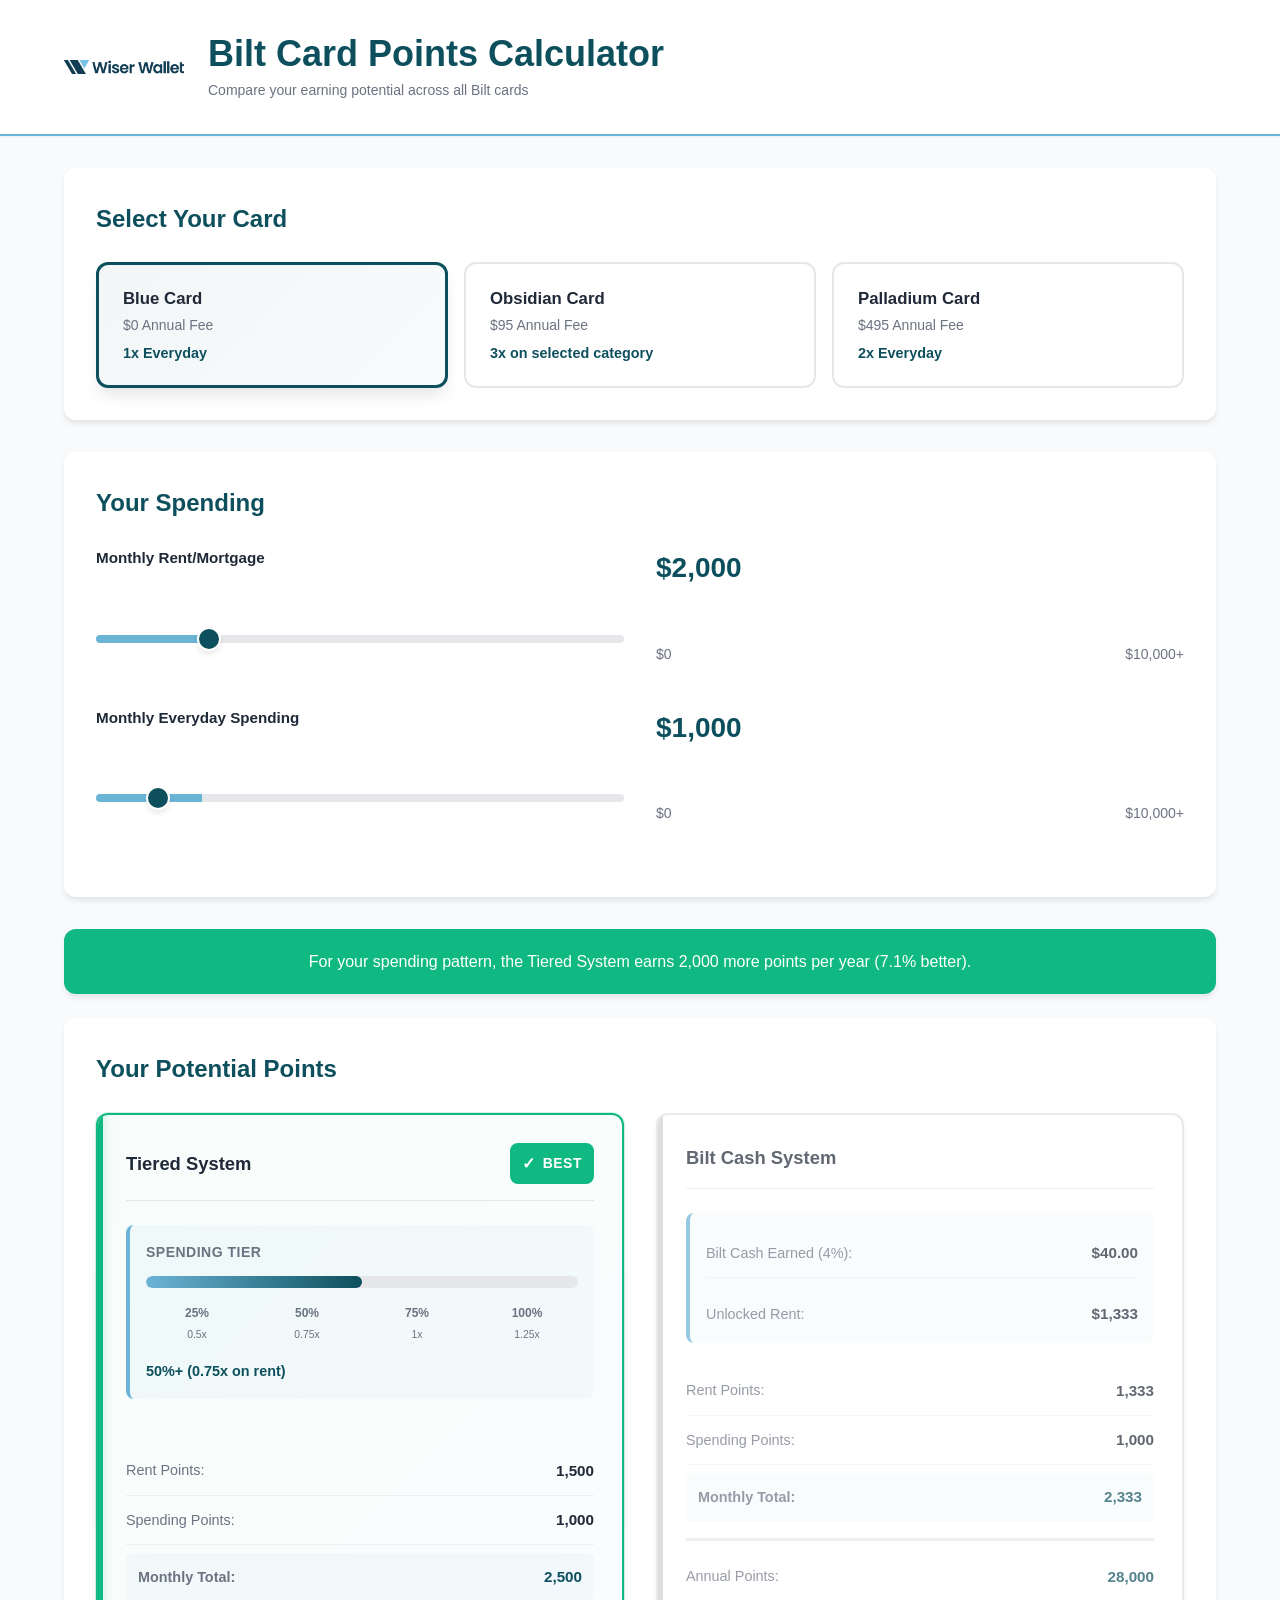
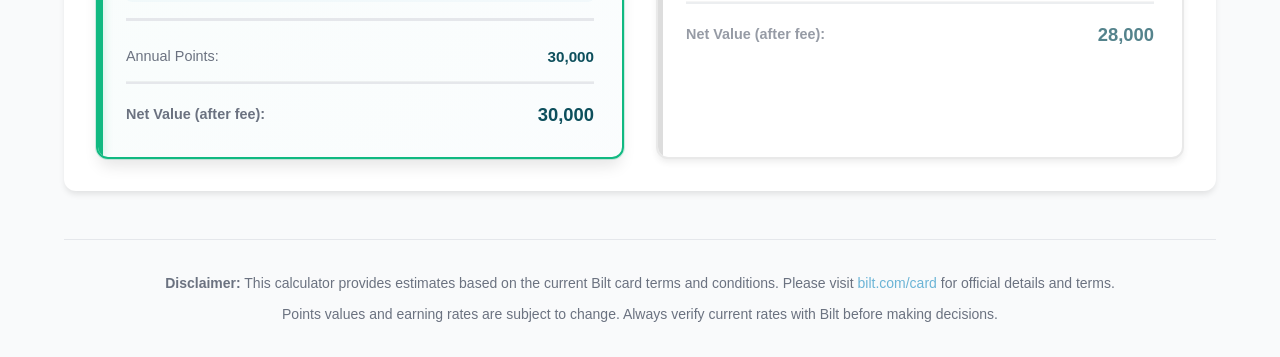
==== index.html @ ad5e3ad2 "Initial commit: Bilt Card Points Calculator Features: - 3 card tiers (Blue, Obsidian, Palladium) - 2" ====
<!DOCTYPE html>
<html lang="en">
<head>
  <meta charset="UTF-8">
  <meta name="viewport" content="width=device-width, initial-scale=1.0">
  <meta name="description" content="Bilt Card Points Calculator - Compare points earning between Tiered and Bilt Cash systems">
  <title>Bilt Card Points Calculator</title>

  <!-- Stylesheets -->
  <link rel="stylesheet" href="assets/css/main.css">
  <link rel="stylesheet" href="assets/css/calculator.css">
  <link rel="stylesheet" href="assets/css/results.css">
  <link rel="stylesheet" href="assets/css/responsive.css">
</head>
<body>
  <!-- Header -->
  <header class="header">
    <div class="container">
      <div class="header-content">
        <img src="assets/images/logo.png" alt="Wiser Wallet Logo" class="logo">
        <div class="header-text">
          <h1>Bilt Card Points Calculator</h1>
          <p class="subtitle">Compare your earning potential across all Bilt cards</p>
        </div>
      </div>
    </div>
  </header>

  <!-- Main Content -->
  <main class="container">
    <!-- Card Selection Section -->
    <section class="card-selection-section">
      <h2>Select Your Card</h2>
      <div class="card-selector">
        <button class="card-btn active" data-card="blue" aria-label="Blue Card - No annual fee">
          <span class="card-name">Blue Card</span>
          <span class="card-fee">$0 Annual Fee</span>
          <span class="card-rate">1x Everyday</span>
        </button>
        <button class="card-btn" data-card="obsidian" aria-label="Obsidian Card - $95 annual fee">
          <span class="card-name">Obsidian Card</span>
          <span class="card-fee">$95 Annual Fee</span>
          <span class="card-rate">3x on selected category</span>
        </button>
        <button class="card-btn" data-card="palladium" aria-label="Palladium Card - $495 annual fee">
          <span class="card-name">Palladium Card</span>
          <span class="card-fee">$495 Annual Fee</span>
          <span class="card-rate">2x Everyday</span>
        </button>
      </div>
    </section>

    <!-- Input Controls Section -->
    <section class="input-section">
      <h2>Your Spending</h2>

      <!-- Rent/Mortgage Input -->
      <div class="input-group">
        <label for="rent-slider">Monthly Rent/Mortgage</label>
        <div class="input-display">
          <span id="rent-value" class="value-display">$2,000</span>
        </div>
        <input type="range" id="rent-slider" class="slider" min="0" max="10000" step="100" value="2000" aria-label="Monthly rent or mortgage payment">
        <div class="slider-labels">
          <span>$0</span>
          <span>$10,000+</span>
        </div>
      </div>

      <!-- Spending Input -->
      <div class="input-group">
        <label for="spend-slider">Monthly Everyday Spending</label>
        <div class="input-display">
          <span id="spend-value" class="value-display">$1,000</span>
        </div>
        <input type="range" id="spend-slider" class="slider" min="0" max="10000" step="100" value="1000" aria-label="Monthly everyday spending">
        <div class="slider-labels">
          <span>$0</span>
          <span>$10,000+</span>
        </div>
      </div>

      <!-- Obsidian Category Selection -->
      <div id="obsidian-category" class="input-group obsidian-category hidden" aria-label="Category selection for Obsidian card">
        <label>Choose Your 3x Category</label>
        <div class="category-toggle">
          <label class="toggle-label">
            <input type="radio" name="category" value="dining" checked>
            <span>Dining</span>
          </label>
          <label class="toggle-label">
            <input type="radio" name="category" value="grocery">
            <span>Grocery</span>
          </label>
        </div>
      </div>
    </section>

    <!-- Recommendation Banner -->
    <div id="recommendation-banner" class="recommendation-banner hidden" role="alert" aria-live="polite">
      <!-- Dynamic content inserted by JavaScript -->
    </div>

    <!-- Results Section -->
    <section class="results-section">
      <h2>Your Potential Points</h2>

      <div class="results-container">
        <!-- Tiered System Panel -->
        <div class="result-panel" id="tiered-panel">
          <div class="panel-header">
            <h3>Tiered System</h3>
            <div class="winner-badge hidden" aria-label="This is the best option for you">
              <span class="badge-icon">✓</span>
              <span class="badge-text">Best</span>
            </div>
          </div>

          <div class="panel-content">
            <!-- Tier Indicator -->
            <div class="tier-indicator">
              <div class="tier-label">Spending Tier</div>
              <div class="tier-progress">
                <div class="tier-progress-bar">
                  <div class="tier-fill" id="tiered-fill"></div>
                </div>
                <div class="tier-markers">
                  <span class="marker" data-tier="25">25%<br><small>0.5x</small></span>
                  <span class="marker" data-tier="50">50%<br><small>0.75x</small></span>
                  <span class="marker" data-tier="75">75%<br><small>1x</small></span>
                  <span class="marker" data-tier="100">100%<br><small>1.25x</small></span>
                </div>
              </div>
              <div class="current-tier" id="current-tier"></div>
            </div>

            <!-- Points Breakdown -->
            <div class="points-breakdown">
              <div class="metric-row">
                <span class="label">Rent Points:</span>
                <span class="value" id="tiered-rent-points">0</span>
              </div>
              <div class="metric-row">
                <span class="label">Spending Points:</span>
                <span class="value" id="tiered-spend-points">0</span>
              </div>
              <div class="metric-row total">
                <span class="label">Monthly Total:</span>
                <span class="value" id="tiered-monthly-points">0</span>
              </div>
              <div class="metric-row divider"></div>
              <div class="metric-row annual">
                <span class="label">Annual Points:</span>
                <span class="value" id="tiered-annual-points">0</span>
              </div>
              <div class="metric-row net">
                <span class="label">Net Value (after fee):</span>
                <span class="value" id="tiered-net-points">0</span>
              </div>
            </div>
          </div>
        </div>

        <!-- Bilt Cash System Panel -->
        <div class="result-panel" id="biltcash-panel">
          <div class="panel-header">
            <h3>Bilt Cash System</h3>
            <div class="winner-badge hidden" aria-label="This is the best option for you">
              <span class="badge-icon">✓</span>
              <span class="badge-text">Best</span>
            </div>
          </div>

          <div class="panel-content">
            <!-- Bilt Cash Earned -->
            <div class="biltcash-earned">
              <div class="metric-row">
                <span class="label">Bilt Cash Earned (4%):</span>
                <span class="value" id="biltcash-earned">$0.00</span>
              </div>
              <div class="metric-row">
                <span class="label">Unlocked Rent:</span>
                <span class="value" id="biltcash-unlocked">$0</span>
              </div>
            </div>

            <!-- Points Breakdown -->
            <div class="points-breakdown">
              <div class="metric-row">
                <span class="label">Rent Points:</span>
                <span class="value" id="biltcash-rent-points">0</span>
              </div>
              <div class="metric-row">
                <span class="label">Spending Points:</span>
                <span class="value" id="biltcash-spend-points">0</span>
              </div>
              <div class="metric-row total">
                <span class="label">Monthly Total:</span>
                <span class="value" id="biltcash-monthly-points">0</span>
              </div>
              <div class="metric-row divider"></div>
              <div class="metric-row annual">
                <span class="label">Annual Points:</span>
                <span class="value" id="biltcash-annual-points">0</span>
              </div>
              <div class="metric-row net">
                <span class="label">Net Value (after fee):</span>
                <span class="value" id="biltcash-net-points">0</span>
              </div>
            </div>
          </div>
        </div>
      </div>
    </section>

    <!-- Footer -->
    <footer class="footer">
      <p><strong>Disclaimer:</strong> This calculator provides estimates based on the current Bilt card terms and conditions. Please visit <a href="https://www.bilt.com/card" target="_blank" rel="noopener noreferrer">bilt.com/card</a> for official details and terms.</p>
      <p>Points values and earning rates are subject to change. Always verify current rates with Bilt before making decisions.</p>
    </footer>
  </main>

  <!-- Scripts -->
  <script src="assets/js/config.js"></script>
  <script src="assets/js/calculator.js"></script>
  <script src="assets/js/ui.js"></script>
  <script src="assets/js/main.js"></script>
</body>
</html>
---- assets/css/main.css ----
/* ============================================
   Bilt Card Calculator - Main Styles
   ============================================ */

/* CSS Variables - Brand Colors */
:root {
  --primary-teal: #0D4F5C;
  --light-blue: #6BB4D6;
  --success-green: #10b981;
  --warning-red: #ef4444;
  --background-light: #f9fafb;
  --background-white: #ffffff;
  --text-dark: #1f2937;
  --text-light: #6b7280;
  --border-color: #e5e7eb;
  --shadow-sm: 0 1px 2px 0 rgba(0, 0, 0, 0.05);
  --shadow-md: 0 4px 6px -1px rgba(0, 0, 0, 0.1);
  --shadow-lg: 0 10px 15px -3px rgba(0, 0, 0, 0.1);
}

/* ============================================
   Base Styles
   ============================================ */

* {
  margin: 0;
  padding: 0;
  box-sizing: border-box;
}

html {
  scroll-behavior: smooth;
}

body {
  font-family: -apple-system, BlinkMacSystemFont, 'Segoe UI', 'Roboto', 'Oxygen',
    'Ubuntu', 'Cantarell', 'Fira Sans', 'Droid Sans', 'Helvetica Neue',
    sans-serif;
  -webkit-font-smoothing: antialiased;
  -moz-osx-font-smoothing: grayscale;
  background-color: var(--background-light);
  color: var(--text-dark);
  line-height: 1.6;
}

/* ============================================
   Typography
   ============================================ */

h1 {
  font-size: 2.25rem;
  font-weight: 700;
  line-height: 1.2;
  margin-bottom: 0.5rem;
  color: var(--primary-teal);
}

h2 {
  font-size: 1.5rem;
  font-weight: 600;
  margin-bottom: 1.5rem;
  color: var(--primary-teal);
}

h3 {
  font-size: 1.125rem;
  font-weight: 600;
  color: var(--text-dark);
}

p {
  color: var(--text-light);
  margin-bottom: 1rem;
}

a {
  color: var(--light-blue);
  text-decoration: none;
  transition: color 0.3s ease;
}

a:hover {
  color: var(--primary-teal);
  text-decoration: underline;
}

/* ============================================
   Layout
   ============================================ */

.container {
  max-width: 1200px;
  margin: 0 auto;
  padding: 0 1.5rem;
}

/* ============================================
   Header
   ============================================ */

.header {
  background: var(--background-white);
  border-bottom: 2px solid var(--light-blue);
  padding: 2rem 0;
  margin-bottom: 2rem;
  box-shadow: var(--shadow-sm);
}

.header-content {
  display: flex;
  align-items: center;
  gap: 1.5rem;
}

.logo {
  width: 120px;
  height: auto;
  flex-shrink: 0;
}

.header-text h1 {
  margin-bottom: 0.25rem;
}

.subtitle {
  font-size: 0.875rem;
  color: var(--text-light);
  margin-bottom: 0;
}

/* ============================================
   Sections
   ============================================ */

section {
  background: var(--background-white);
  border-radius: 0.75rem;
  padding: 2rem;
  margin-bottom: 2rem;
  box-shadow: var(--shadow-md);
}

/* ============================================
   Buttons
   ============================================ */

button {
  font-family: inherit;
  font-size: 1rem;
  border: none;
  cursor: pointer;
  transition: all 0.3s ease;
}

button:focus {
  outline: 2px solid var(--light-blue);
  outline-offset: 2px;
}

/* ============================================
   Hidden Class
   ============================================ */

.hidden {
  display: none !important;
}

/* ============================================
   Footer
   ============================================ */

.footer {
  background: var(--background-light);
  border-top: 1px solid var(--border-color);
  padding: 2rem 0;
  margin-top: 3rem;
  text-align: center;
}

.footer p {
  font-size: 0.875rem;
  margin-bottom: 0.5rem;
}

.footer p:last-child {
  margin-bottom: 0;
}

/* ============================================
   Utility Classes
   ============================================ */

.divider {
  border: none;
  border-top: 1px solid var(--border-color);
  margin: 1rem 0;
}

/* ============================================
   Accessibility
   ============================================ */

@media (prefers-reduced-motion: reduce) {
  * {
    animation-duration: 0.01ms !important;
    animation-iteration-count: 1 !important;
    transition-duration: 0.01ms !important;
    scroll-behavior: auto !important;
  }
}

/* ============================================
   Print Styles
   ============================================ */

@media print {
  .header {
    border-bottom: none;
  }

  button {
    display: none;
  }

  .recommendation-banner {
    display: none;
  }
}
---- assets/css/calculator.css ----
/* ============================================
   Input Section & Controls
   ============================================ */

.input-section {
  margin-bottom: 2rem;
}

/* Input Groups */
.input-group {
  margin-bottom: 2.5rem;
}

.input-group:last-child {
  margin-bottom: 0;
}

.input-group label {
  display: block;
  font-weight: 600;
  color: var(--text-dark);
  margin-bottom: 0.75rem;
  font-size: 0.95rem;
}

/* Input Display Value */
.input-display {
  display: flex;
  align-items: center;
  margin-bottom: 0.75rem;
}

.value-display {
  font-size: 1.75rem;
  font-weight: 700;
  color: var(--primary-teal);
}

/* ============================================
   Custom Slider Styling
   ============================================ */

.slider {
  width: 100%;
  height: 8px;
  border-radius: 5px;
  background: linear-gradient(
    to right,
    var(--light-blue) 0%,
    var(--light-blue) var(--slider-value, 20%),
    var(--border-color) var(--slider-value, 20%),
    var(--border-color) 100%
  );
  outline: none;
  -webkit-appearance: none;
  appearance: none;
  margin-bottom: 1rem;
}

/* Webkit slider thumb (Chrome, Safari) */
.slider::-webkit-slider-thumb {
  -webkit-appearance: none;
  appearance: none;
  width: 24px;
  height: 24px;
  border-radius: 50%;
  background: var(--primary-teal);
  cursor: pointer;
  box-shadow: var(--shadow-md);
  transition: all 0.3s ease;
  border: 2px solid var(--background-white);
}

.slider::-webkit-slider-thumb:hover {
  width: 28px;
  height: 28px;
  box-shadow: var(--shadow-lg);
  background: var(--light-blue);
}

/* Firefox slider thumb */
.slider::-moz-range-thumb {
  width: 24px;
  height: 24px;
  border-radius: 50%;
  background: var(--primary-teal);
  cursor: pointer;
  box-shadow: var(--shadow-md);
  border: 2px solid var(--background-white);
  transition: all 0.3s ease;
}

.slider::-moz-range-thumb:hover {
  width: 28px;
  height: 28px;
  box-shadow: var(--shadow-lg);
  background: var(--light-blue);
}

/* Firefox track */
.slider::-moz-range-track {
  background: transparent;
  border: none;
}

.slider::-moz-range-progress {
  background: var(--light-blue);
  height: 8px;
  border-radius: 5px;
}

/* ============================================
   Slider Labels
   ============================================ */

.slider-labels {
  display: flex;
  justify-content: space-between;
  font-size: 0.875rem;
  color: var(--text-light);
  margin-top: 0.5rem;
}

/* ============================================
   Card Selection Section
   ============================================ */

.card-selection-section {
  margin-bottom: 2rem;
}

.card-selector {
  display: grid;
  grid-template-columns: repeat(auto-fit, minmax(200px, 1fr));
  gap: 1rem;
  margin-top: 1.5rem;
}

/* Card Buttons */
.card-btn {
  padding: 1.5rem;
  border: 2px solid var(--border-color);
  border-radius: 0.75rem;
  background: var(--background-white);
  text-align: left;
  transition: all 0.3s ease;
  cursor: pointer;
}

.card-btn:hover {
  border-color: var(--light-blue);
  box-shadow: var(--shadow-md);
  transform: translateY(-2px);
}

.card-btn.active {
  border-color: var(--primary-teal);
  background: linear-gradient(135deg, rgba(13, 79, 92, 0.05), rgba(107, 180, 214, 0.05));
  box-shadow: var(--shadow-lg);
  border-width: 3px;
}

.card-btn:focus {
  outline: 2px solid var(--light-blue);
  outline-offset: 2px;
}

.card-name {
  display: block;
  font-weight: 700;
  color: var(--text-dark);
  margin-bottom: 0.5rem;
  font-size: 1.05rem;
}

.card-fee {
  display: block;
  font-size: 0.875rem;
  color: var(--text-light);
  margin-bottom: 0.75rem;
}

.card-rate {
  display: block;
  font-size: 0.9rem;
  font-weight: 600;
  color: var(--primary-teal);
}

/* ============================================
   Obsidian Category Selection
   ============================================ */

.obsidian-category {
  background: rgba(107, 180, 214, 0.05);
  border: 2px solid var(--light-blue);
  padding: 1.5rem;
  border-radius: 0.75rem;
}

.category-toggle {
  display: flex;
  gap: 1rem;
  margin-top: 1rem;
}

.toggle-label {
  display: flex;
  align-items: center;
  gap: 0.5rem;
  cursor: pointer;
  font-weight: 500;
  transition: color 0.3s ease;
}

.toggle-label input[type='radio'] {
  accent-color: var(--primary-teal);
  cursor: pointer;
  width: 18px;
  height: 18px;
}

.toggle-label:hover {
  color: var(--primary-teal);
}

/* ============================================
   Recommendation Banner
   ============================================ */

.recommendation-banner {
  background: var(--success-green);
  color: var(--background-white);
  padding: 1.25rem 1.5rem;
  border-radius: 0.75rem;
  margin-bottom: 1.5rem;
  font-weight: 500;
  text-align: center;
  animation: slideDown 0.3s ease;
  box-shadow: var(--shadow-md);
}

@keyframes slideDown {
  from {
    opacity: 0;
    transform: translateY(-10px);
  }
  to {
    opacity: 1;
    transform: translateY(0);
  }
}

/* ============================================
   Tier Indicator
   ============================================ */

.tier-indicator {
  margin-bottom: 1.5rem;
  padding: 1rem;
  background: rgba(107, 180, 214, 0.05);
  border-radius: 0.5rem;
  border-left: 4px solid var(--light-blue);
}

.tier-label {
  font-size: 0.875rem;
  font-weight: 600;
  color: var(--text-light);
  text-transform: uppercase;
  letter-spacing: 0.5px;
  margin-bottom: 0.75rem;
}

.tier-progress {
  margin-bottom: 1rem;
}

.tier-progress-bar {
  width: 100%;
  height: 12px;
  background: var(--border-color);
  border-radius: 10px;
  overflow: hidden;
  margin-bottom: 1rem;
}

.tier-fill {
  height: 100%;
  background: linear-gradient(90deg, var(--light-blue), var(--primary-teal));
  width: 0%;
  transition: width 0.4s ease;
  border-radius: 10px;
}

.tier-markers {
  display: grid;
  grid-template-columns: repeat(4, 1fr);
  gap: 0.5rem;
  text-align: center;
  font-size: 0.75rem;
  color: var(--text-light);
  font-weight: 600;
}

.marker small {
  display: block;
  font-size: 0.65rem;
  color: var(--text-light);
  font-weight: 400;
  margin-top: 0.25rem;
}

.current-tier {
  font-size: 0.9rem;
  color: var(--primary-teal);
  font-weight: 600;
}

/* ============================================
   Responsive
   ============================================ */

@media (max-width: 768px) {
  .card-selector {
    grid-template-columns: 1fr;
  }

  .card-btn {
    padding: 1.25rem;
  }

  h1 {
    font-size: 1.75rem;
  }

  .header-content {
    flex-direction: column;
    align-items: flex-start;
    gap: 1rem;
  }

  .logo {
    width: 100px;
  }
}
---- assets/css/results.css ----
/* ============================================
   Results Section
   ============================================ */

.results-section {
  margin-bottom: 2rem;
}

.results-container {
  display: grid;
  grid-template-columns: repeat(auto-fit, minmax(300px, 1fr));
  gap: 2rem;
  margin-top: 1.5rem;
}

/* ============================================
   Result Panels
   ============================================ */

.result-panel {
  background: var(--background-white);
  border: 2px solid var(--border-color);
  border-radius: 0.75rem;
  padding: 1.75rem;
  box-shadow: var(--shadow-md);
  transition: all 0.3s ease;
  position: relative;
  overflow: hidden;
}

.result-panel::before {
  content: '';
  position: absolute;
  left: 0;
  top: 0;
  width: 5px;
  height: 100%;
  background: var(--border-color);
  transition: background 0.3s ease;
}

/* ============================================
   Panel States
   ============================================ */

/* Default state */
.result-panel {
  opacity: 1;
  transform: scale(1);
}

/* Winner state */
.result-panel.winner {
  border-color: var(--success-green);
  background: linear-gradient(135deg, rgba(16, 185, 129, 0.03), rgba(107, 180, 214, 0.03));
  box-shadow: 0 0 0 1px rgba(16, 185, 129, 0.2), var(--shadow-lg);
}

.result-panel.winner::before {
  background: var(--success-green);
  box-shadow: 0 0 10px rgba(16, 185, 129, 0.3);
}

/* Loser state */
.result-panel.loser {
  opacity: 0.7;
  border-color: #e0e0e0;
}

.result-panel.loser::before {
  background: #d0d0d0;
}

/* ============================================
   Panel Header
   ============================================ */

.panel-header {
  display: flex;
  justify-content: space-between;
  align-items: center;
  margin-bottom: 1.5rem;
  padding-bottom: 1rem;
  border-bottom: 1px solid var(--border-color);
}

.panel-header h3 {
  margin: 0;
  font-size: 1.15rem;
  color: var(--text-dark);
}

/* ============================================
   Winner Badge
   ============================================ */

.winner-badge {
  display: flex;
  align-items: center;
  gap: 0.5rem;
  background: var(--success-green);
  color: white;
  padding: 0.5rem 0.75rem;
  border-radius: 0.5rem;
  font-size: 0.875rem;
  font-weight: 600;
}

.badge-icon {
  font-size: 1rem;
}

.badge-text {
  text-transform: uppercase;
  letter-spacing: 0.5px;
}

/* ============================================
   Panel Content
   ============================================ */

.panel-content {
  display: flex;
  flex-direction: column;
  gap: 1.5rem;
}

/* ============================================
   Bilt Cash Earned Display
   ============================================ */

.biltcash-earned {
  background: rgba(107, 180, 214, 0.05);
  padding: 1rem;
  border-radius: 0.5rem;
  border-left: 4px solid var(--light-blue);
}

.biltcash-earned .metric-row {
  margin-bottom: 0.75rem;
}

.biltcash-earned .metric-row:last-child {
  margin-bottom: 0;
}

/* ============================================
   Points Breakdown
   ============================================ */

.points-breakdown {
  display: flex;
  flex-direction: column;
  gap: 0;
}

.metric-row {
  display: flex;
  justify-content: space-between;
  align-items: center;
  padding: 0.75rem 0;
  border-bottom: 1px solid rgba(0, 0, 0, 0.05);
}

.metric-row:last-child {
  border-bottom: none;
  padding-bottom: 0;
}

.metric-row.total {
  font-weight: 600;
  padding-top: 0.75rem;
  padding-bottom: 0.75rem;
  background: rgba(107, 180, 214, 0.05);
  padding-left: 0.75rem;
  padding-right: 0.75rem;
  margin: 0.5rem 0;
  border-radius: 0.375rem;
  border-bottom: none;
}

.metric-row.divider {
  padding: 0;
  border-bottom: 2px solid var(--border-color);
  margin: 0.5rem 0;
  height: 0;
}

.metric-row.annual {
  font-size: 1rem;
  padding-top: 1rem;
  padding-bottom: 0.75rem;
}

.metric-row.net {
  font-weight: 700;
  font-size: 1.05rem;
  padding: 1rem 0 0 0;
  border-top: 2px solid var(--border-color);
  color: var(--primary-teal);
}

.metric-row.net .label {
  color: var(--text-light);
  font-weight: 600;
}

.metric-row .label {
  color: var(--text-light);
  font-size: 0.9rem;
  flex: 1;
}

.metric-row .value {
  font-weight: 600;
  color: var(--text-dark);
  text-align: right;
  font-size: 0.95rem;
}

.metric-row.total .value,
.metric-row.annual .value {
  color: var(--primary-teal);
}

.metric-row.net .value {
  color: var(--primary-teal);
  font-size: 1.15rem;
}

/* ============================================
   Negative Net Value (Annual Fee Exceeds Points)
   ============================================ */

.result-panel .metric-row.net.negative {
  color: var(--warning-red);
}

.result-panel .metric-row.net.negative .value {
  color: var(--warning-red);
}

/* ============================================
   Responsive Design
   ============================================ */

@media (max-width: 1024px) {
  .results-container {
    grid-template-columns: 1fr;
  }

  .result-panel {
    padding: 1.5rem;
  }
}

@media (max-width: 768px) {
  .results-container {
    gap: 1.5rem;
  }

  .result-panel {
    padding: 1.25rem;
  }

  .panel-header h3 {
    font-size: 1rem;
  }

  .metric-row .label {
    font-size: 0.85rem;
  }

  .metric-row .value {
    font-size: 0.9rem;
  }
}

/* ============================================
   Animations
   ============================================ */

@keyframes panelUpdate {
  0% {
    box-shadow: 0 0 0 3px rgba(107, 180, 214, 0.2);
  }
  100% {
    box-shadow: 0 0 0 0 rgba(107, 180, 214, 0);
  }
}

.result-panel.winner {
  animation: panelUpdate 0.6s ease;
}

/* ============================================
   Accessibility
   ============================================ */

.result-panel:focus-within {
  box-shadow: 0 0 0 3px var(--light-blue);
}

.result-panel .metric-row:focus-within {
  background: rgba(107, 180, 214, 0.1);
}
---- assets/css/responsive.css ----
/* ============================================
   Responsive Design - Mobile First
   ============================================ */

/* ============================================
   Tablet Breakpoint (768px - 1023px)
   ============================================ */

@media (min-width: 768px) and (max-width: 1023px) {
  .container {
    max-width: 90%;
  }

  section {
    padding: 1.5rem;
  }

  .header {
    padding: 1.5rem 0;
    margin-bottom: 1.5rem;
  }

  .card-selector {
    grid-template-columns: repeat(3, 1fr);
    gap: 1rem;
  }

  .results-container {
    grid-template-columns: 1fr 1fr;
    gap: 1.5rem;
  }
}

/* ============================================
   Desktop Breakpoint (1024px and up)
   ============================================ */

@media (min-width: 1024px) {
  section {
    padding: 2rem;
  }

  .card-selector {
    grid-template-columns: repeat(3, 1fr);
  }

  .results-container {
    grid-template-columns: 1fr 1fr;
  }

  .input-group {
    display: grid;
    grid-template-columns: repeat(2, 1fr);
    gap: 2rem;
    align-items: start;
  }

  .input-group.obsidian-category {
    grid-column: 1 / -1;
  }
}

/* ============================================
   Large Desktop (1440px and up)
   ============================================ */

@media (min-width: 1440px) {
  .container {
    max-width: 1200px;
  }
}

/* ============================================
   Mobile Small (320px - 479px)
   ============================================ */

@media (max-width: 479px) {
  body {
    font-size: 14px;
  }

  h1 {
    font-size: 1.5rem;
  }

  h2 {
    font-size: 1.25rem;
    margin-bottom: 1rem;
  }

  .container {
    padding: 0 1rem;
  }

  section {
    padding: 1rem;
    margin-bottom: 1rem;
  }

  .header {
    padding: 1rem 0;
    margin-bottom: 1rem;
  }

  .header-content {
    gap: 0.75rem;
  }

  .logo {
    width: 80px;
  }

  .header-text h1 {
    font-size: 1.35rem;
  }

  .subtitle {
    font-size: 0.8rem;
  }

  .card-selector {
    grid-template-columns: 1fr;
    gap: 0.75rem;
  }

  .card-btn {
    padding: 1rem;
  }

  .card-name {
    font-size: 0.95rem;
    margin-bottom: 0.25rem;
  }

  .card-fee {
    font-size: 0.8rem;
    margin-bottom: 0.5rem;
  }

  .card-rate {
    font-size: 0.85rem;
  }

  .input-group {
    margin-bottom: 1.75rem;
  }

  .value-display {
    font-size: 1.5rem;
  }

  .slider-labels {
    font-size: 0.75rem;
  }

  .category-toggle {
    gap: 0.75rem;
  }

  .toggle-label {
    font-size: 0.9rem;
  }

  .recommendation-banner {
    padding: 1rem;
    font-size: 0.9rem;
    margin-bottom: 1rem;
  }

  .results-container {
    grid-template-columns: 1fr;
    gap: 1rem;
  }

  .result-panel {
    padding: 1rem;
  }

  .panel-header h3 {
    font-size: 1rem;
  }

  .tier-marker {
    font-size: 0.7rem;
  }

  .metric-row .label {
    font-size: 0.85rem;
  }

  .metric-row .value {
    font-size: 0.9rem;
  }

  .metric-row.net .value {
    font-size: 1rem;
  }

  .footer {
    padding: 1.5rem 0;
    margin-top: 2rem;
  }

  .footer p {
    font-size: 0.8rem;
  }
}

/* ============================================
   Mobile Medium (480px - 767px)
   ============================================ */

@media (min-width: 480px) and (max-width: 767px) {
  .container {
    padding: 0 1.25rem;
  }

  section {
    padding: 1.25rem;
    margin-bottom: 1.25rem;
  }

  .header {
    padding: 1.25rem 0;
    margin-bottom: 1.25rem;
  }

  h1 {
    font-size: 1.75rem;
  }

  h2 {
    font-size: 1.25rem;
    margin-bottom: 1.25rem;
  }

  .logo {
    width: 100px;
  }

  .card-selector {
    grid-template-columns: 1fr;
  }

  .input-group {
    margin-bottom: 2rem;
  }

  .value-display {
    font-size: 1.5rem;
  }

  .results-container {
    grid-template-columns: 1fr;
    gap: 1.25rem;
  }

  .result-panel {
    padding: 1.25rem;
  }

  .footer {
    padding: 1.5rem 0;
    margin-top: 2.5rem;
  }
}

/* ============================================
   Touch Devices
   ============================================ */

@media (hover: none) and (pointer: coarse) {
  button {
    padding: 0.75rem 1rem;
    min-height: 44px;
    min-width: 44px;
  }

  .slider::-webkit-slider-thumb {
    width: 28px;
    height: 28px;
  }

  .slider::-moz-range-thumb {
    width: 28px;
    height: 28px;
  }

  input[type='radio'] {
    width: 20px;
    height: 20px;
  }
}

/* ============================================
   High DPI Screens
   ============================================ */

@media (-webkit-min-device-pixel-ratio: 2), (min-resolution: 192dpi) {
  .logo {
    image-rendering: -webkit-optimize-contrast;
  }
}

/* ============================================
   Dark Mode Support
   ============================================ */

@media (prefers-color-scheme: dark) {
  :root {
    --background-light: #111827;
    --background-white: #1f2937;
    --text-dark: #f3f4f6;
    --text-light: #d1d5db;
    --border-color: #374151;
  }

  .result-panel {
    background: var(--background-white);
  }

  .result-panel.winner {
    background: linear-gradient(135deg, rgba(16, 185, 129, 0.1), rgba(107, 180, 214, 0.1));
  }

  .obsidian-category {
    background: rgba(107, 180, 214, 0.1);
  }

  .tier-indicator {
    background: rgba(107, 180, 214, 0.1);
  }

  .biltcash-earned {
    background: rgba(107, 180, 214, 0.1);
  }

  .metric-row.total {
    background: rgba(107, 180, 214, 0.1);
  }

  input[type='range']::-webkit-slider-thumb {
    border-color: var(--background-white);
  }

  input[type='range']::-moz-range-thumb {
    border-color: var(--background-white);
  }
}

/* ============================================
   Landscape Orientation (Mobile)
   ============================================ */

@media (orientation: landscape) and (max-height: 500px) {
  .header {
    margin-bottom: 1rem;
  }

  section {
    margin-bottom: 1rem;
  }

  .card-selector {
    gap: 0.5rem;
  }

  .input-group {
    margin-bottom: 1rem;
  }

  .value-display {
    font-size: 1.25rem;
  }
}

/* ============================================
   Very Wide Screens
   ============================================ */

@media (min-width: 1920px) {
  .container {
    max-width: 1400px;
  }

  h1 {
    font-size: 2.5rem;
  }

  h2 {
    font-size: 1.75rem;
  }

  section {
    padding: 2.5rem;
  }
}

/* ============================================
   Print Styles
   ============================================ */

@media print {
  body {
    background: white;
  }

  .header {
    margin-bottom: 1rem;
    page-break-after: avoid;
  }

  section {
    page-break-inside: avoid;
    box-shadow: none;
    border: 1px solid #ddd;
    margin-bottom: 1.5rem;
  }

  .container {
    max-width: 100%;
  }

  input,
  button {
    display: none;
  }

  .recommendation-banner {
    display: none;
  }

  .results-container {
    grid-template-columns: 1fr 1fr;
    gap: 1rem;
  }

  .result-panel {
    page-break-inside: avoid;
  }
}
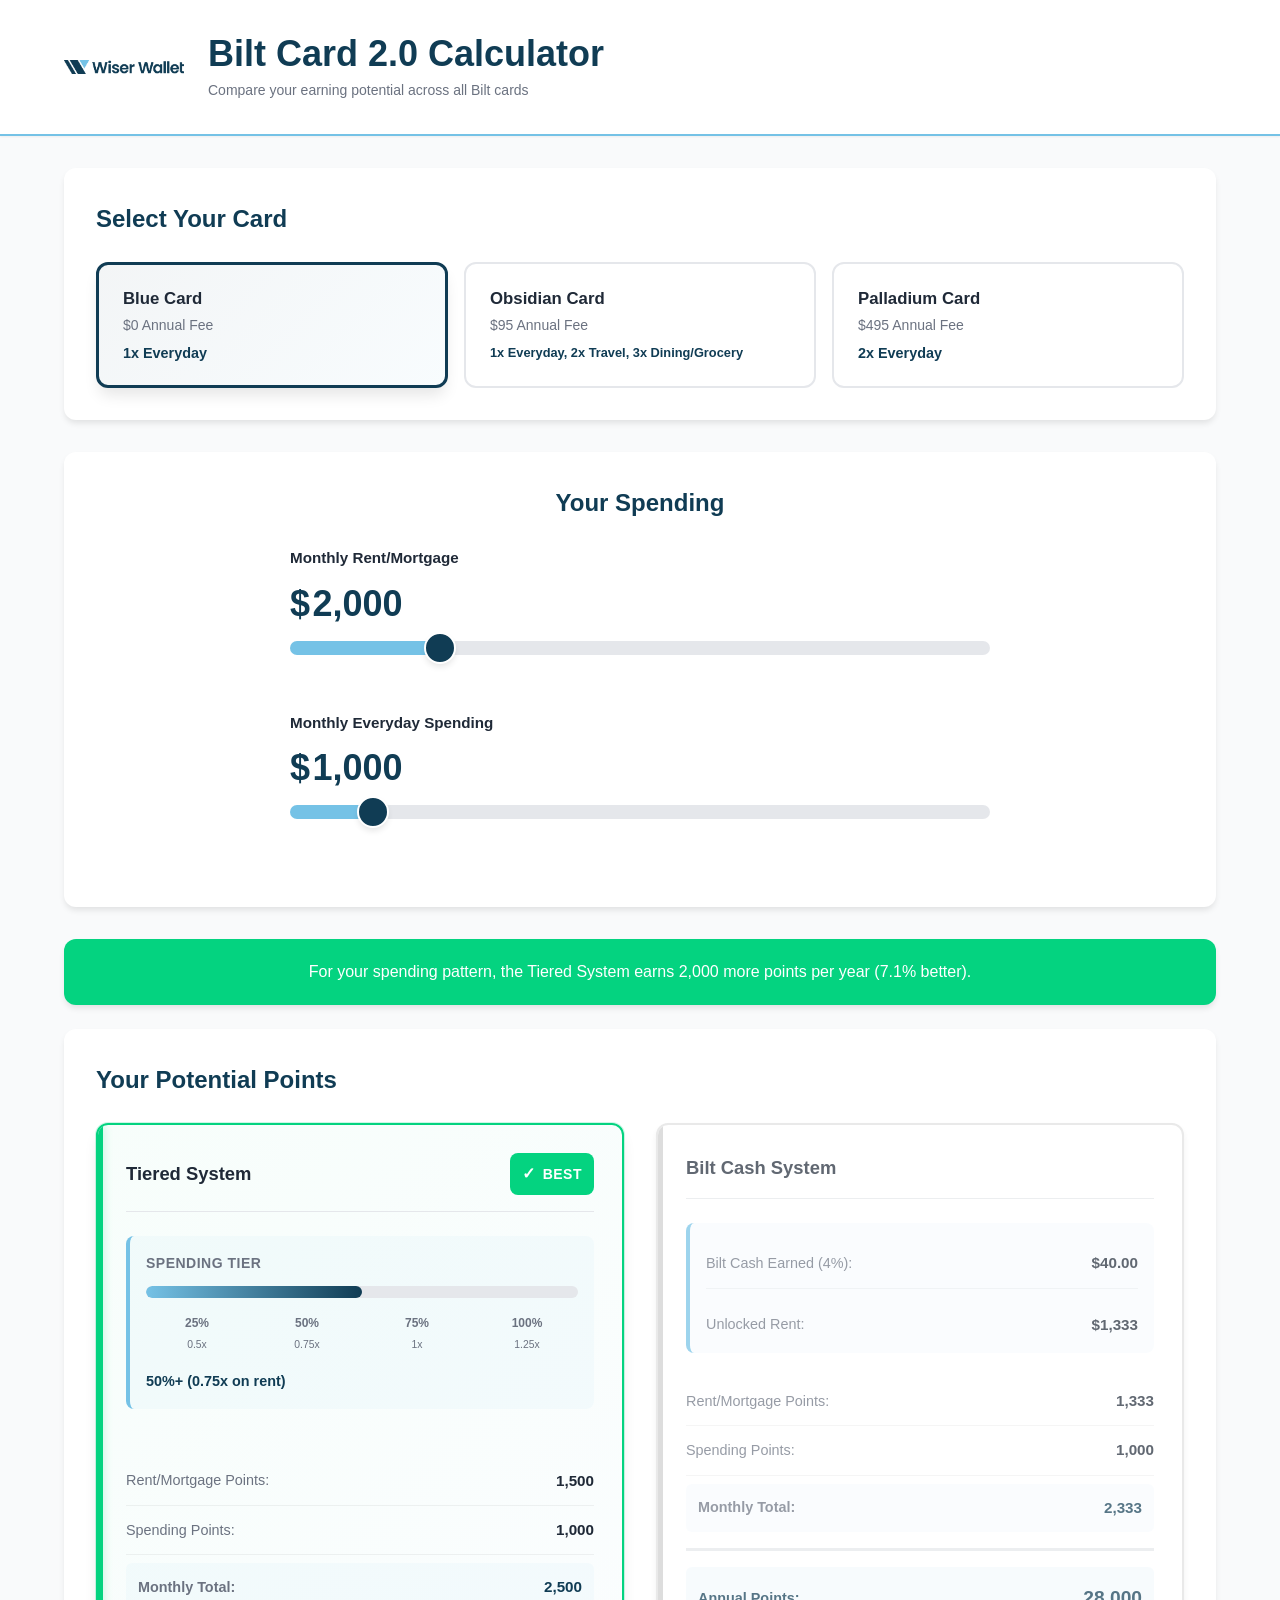
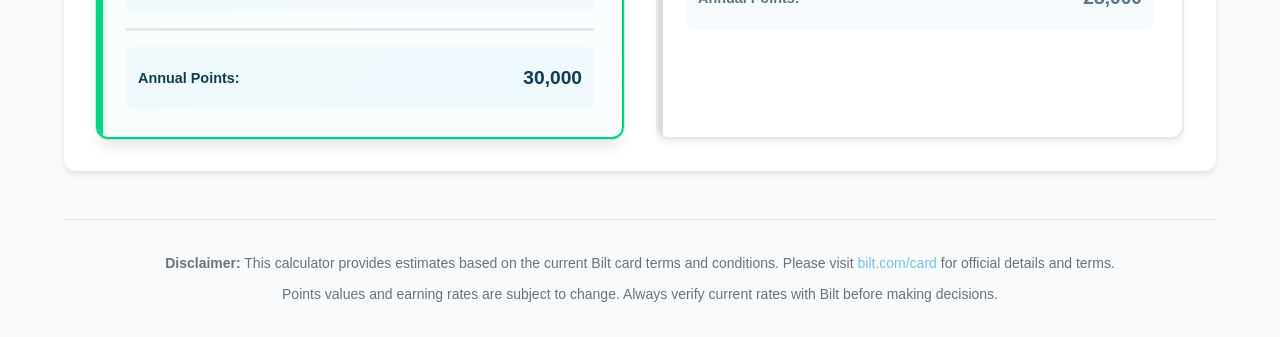
==== commit e1683bc8: "Update Bilt Card 2.0 Calculator UI with new features - Rename calculator to "Bilt Card 2.0 Calculato" ====
--- a/index.html
+++ b/index.html
@@ -3,8 +3,8 @@
 <head>
   <meta charset="UTF-8">
   <meta name="viewport" content="width=device-width, initial-scale=1.0">
-  <meta name="description" content="Bilt Card Points Calculator - Compare points earning between Tiered and Bilt Cash systems">
-  <title>Bilt Card Points Calculator</title>
+  <meta name="description" content="Bilt Card 2.0 Calculator - Compare points earning between Tiered and Bilt Cash systems">
+  <title>Bilt Card 2.0 Calculator</title>
 
   <!-- Stylesheets -->
   <link rel="stylesheet" href="assets/css/main.css">
@@ -19,7 +19,7 @@
       <div class="header-content">
         <img src="assets/images/logo.png" alt="Wiser Wallet Logo" class="logo">
         <div class="header-text">
-          <h1>Bilt Card Points Calculator</h1>
+          <h1>Bilt Card 2.0 Calculator</h1>
           <p class="subtitle">Compare your earning potential across all Bilt cards</p>
         </div>
       </div>
@@ -40,7 +40,7 @@
         <button class="card-btn" data-card="obsidian" aria-label="Obsidian Card - $95 annual fee">
           <span class="card-name">Obsidian Card</span>
           <span class="card-fee">$95 Annual Fee</span>
-          <span class="card-rate">3x on selected category</span>
+          <span class="card-rate">1x Everyday, 2x Travel, 3x Dining/Grocery</span>
         </button>
         <button class="card-btn" data-card="palladium" aria-label="Palladium Card - $495 annual fee">
           <span class="card-name">Palladium Card</span>
@@ -58,40 +58,64 @@
       <div class="input-group">
         <label for="rent-slider">Monthly Rent/Mortgage</label>
         <div class="input-display">
-          <span id="rent-value" class="value-display">$2,000</span>
+          <span class="currency-prefix">$</span>
+          <input type="text" id="rent-value" class="value-input" value="2,000" inputmode="numeric" aria-label="Monthly rent or mortgage amount">
         </div>
         <input type="range" id="rent-slider" class="slider" min="0" max="10000" step="100" value="2000" aria-label="Monthly rent or mortgage payment">
-        <div class="slider-labels">
-          <span>$0</span>
-          <span>$10,000+</span>
-        </div>
       </div>
 
       <!-- Spending Input -->
       <div class="input-group">
         <label for="spend-slider">Monthly Everyday Spending</label>
         <div class="input-display">
-          <span id="spend-value" class="value-display">$1,000</span>
+          <span class="currency-prefix">$</span>
+          <input type="text" id="spend-value" class="value-input" value="1,000" inputmode="numeric" aria-label="Monthly everyday spending amount">
         </div>
         <input type="range" id="spend-slider" class="slider" min="0" max="10000" step="100" value="1000" aria-label="Monthly everyday spending">
-        <div class="slider-labels">
-          <span>$0</span>
-          <span>$10,000+</span>
-        </div>
-      </div>
-
-      <!-- Obsidian Category Selection -->
-      <div id="obsidian-category" class="input-group obsidian-category hidden" aria-label="Category selection for Obsidian card">
-        <label>Choose Your 3x Category</label>
-        <div class="category-toggle">
-          <label class="toggle-label">
-            <input type="radio" name="category" value="dining" checked>
-            <span>Dining</span>
-          </label>
-          <label class="toggle-label">
-            <input type="radio" name="category" value="grocery">
-            <span>Grocery</span>
-          </label>
+      </div>
+
+      <!-- Obsidian Spending Breakdown -->
+      <div id="obsidian-category" class="input-group obsidian-category hidden" aria-label="Spending breakdown for Obsidian card">
+        <label>Spending Category Breakdown</label>
+        <p class="breakdown-hint">Allocate your monthly spending across categories</p>
+
+        <!-- 3x Dining/Grocery sub-slider -->
+        <div class="sub-input-group">
+          <div class="sub-input-header">
+            <span class="sub-label">3x Dining/Grocery</span>
+            <div class="input-display sub-display">
+              <span class="currency-prefix sub-prefix">$</span>
+              <input type="text" id="obsidian-dining-value" class="value-input sub-value" value="330" inputmode="numeric" aria-label="Dining and grocery spending amount">
+            </div>
+          </div>
+          <input type="range" id="obsidian-dining-slider" class="slider sub-slider" min="0" max="1000" step="10" value="330" aria-label="Dining and grocery spending">
+        </div>
+
+        <!-- 2x Travel sub-slider -->
+        <div class="sub-input-group">
+          <div class="sub-input-header">
+            <span class="sub-label">2x Travel</span>
+            <div class="input-display sub-display">
+              <span class="currency-prefix sub-prefix">$</span>
+              <input type="text" id="obsidian-travel-value" class="value-input sub-value" value="330" inputmode="numeric" aria-label="Travel spending amount">
+            </div>
+          </div>
+          <input type="range" id="obsidian-travel-slider" class="slider sub-slider" min="0" max="1000" step="10" value="330" aria-label="Travel spending">
+        </div>
+
+        <!-- 1x Everyday (auto-calculated) -->
+        <div class="sub-input-group auto-calculated">
+          <div class="sub-input-header">
+            <span class="sub-label">1x Everyday</span>
+            <div class="input-display sub-display">
+              <span class="currency-prefix sub-prefix">$</span>
+              <span id="obsidian-everyday-value" class="sub-value-readonly">340</span>
+            </div>
+          </div>
+          <div class="auto-calc-bar">
+            <div class="auto-calc-fill" id="obsidian-everyday-fill"></div>
+          </div>
+          <span class="auto-calc-note">Auto-calculated as remainder</span>
         </div>
       </div>
     </section>
@@ -137,7 +161,7 @@
             <!-- Points Breakdown -->
             <div class="points-breakdown">
               <div class="metric-row">
-                <span class="label">Rent Points:</span>
+                <span class="label">Rent/Mortgage Points:</span>
                 <span class="value" id="tiered-rent-points">0</span>
               </div>
               <div class="metric-row">
@@ -149,13 +173,9 @@
                 <span class="value" id="tiered-monthly-points">0</span>
               </div>
               <div class="metric-row divider"></div>
-              <div class="metric-row annual">
+              <div class="metric-row annual final-row">
                 <span class="label">Annual Points:</span>
                 <span class="value" id="tiered-annual-points">0</span>
-              </div>
-              <div class="metric-row net">
-                <span class="label">Net Value (after fee):</span>
-                <span class="value" id="tiered-net-points">0</span>
               </div>
             </div>
           </div>
@@ -187,7 +207,7 @@
             <!-- Points Breakdown -->
             <div class="points-breakdown">
               <div class="metric-row">
-                <span class="label">Rent Points:</span>
+                <span class="label">Rent/Mortgage Points:</span>
                 <span class="value" id="biltcash-rent-points">0</span>
               </div>
               <div class="metric-row">
@@ -199,13 +219,9 @@
                 <span class="value" id="biltcash-monthly-points">0</span>
               </div>
               <div class="metric-row divider"></div>
-              <div class="metric-row annual">
+              <div class="metric-row annual final-row">
                 <span class="label">Annual Points:</span>
                 <span class="value" id="biltcash-annual-points">0</span>
-              </div>
-              <div class="metric-row net">
-                <span class="label">Net Value (after fee):</span>
-                <span class="value" id="biltcash-net-points">0</span>
               </div>
             </div>
           </div>
--- a/assets/css/main.css
+++ b/assets/css/main.css
@@ -4,9 +4,9 @@
 
 /* CSS Variables - Brand Colors */
 :root {
-  --primary-teal: #0D4F5C;
-  --light-blue: #6BB4D6;
-  --success-green: #10b981;
+  --primary-teal: #103C54;
+  --light-blue: #75C2E6;
+  --success-green: #04D380;
   --warning-red: #ef4444;
   --background-light: #f9fafb;
   --background-white: #ffffff;
--- a/assets/css/calculator.css
+++ b/assets/css/calculator.css
@@ -4,6 +4,10 @@
 
 .input-section {
   margin-bottom: 2rem;
+}
+
+.input-section h2 {
+  text-align: center;
 }
 
 /* Input Groups */
@@ -26,14 +30,34 @@
 /* Input Display Value */
 .input-display {
   display: flex;
-  align-items: center;
+  align-items: baseline;
+  gap: 0.15rem;
   margin-bottom: 0.75rem;
 }
 
-.value-display {
-  font-size: 1.75rem;
+.currency-prefix {
+  font-size: 2.25rem;
   font-weight: 700;
   color: var(--primary-teal);
+  line-height: 1;
+}
+
+.value-input {
+  font-size: 2.25rem;
+  font-weight: 700;
+  color: var(--primary-teal);
+  border: none;
+  background: transparent;
+  font-family: inherit;
+  width: auto;
+  max-width: 180px;
+  padding: 0;
+  outline: none;
+  line-height: 1;
+}
+
+.value-input:focus {
+  border-bottom: 2px solid var(--light-blue);
 }
 
 /* ============================================
@@ -42,8 +66,8 @@
 
 .slider {
   width: 100%;
-  height: 8px;
-  border-radius: 5px;
+  height: 14px;
+  border-radius: 7px;
   background: linear-gradient(
     to right,
     var(--light-blue) 0%,
@@ -61,8 +85,8 @@
 .slider::-webkit-slider-thumb {
   -webkit-appearance: none;
   appearance: none;
-  width: 24px;
-  height: 24px;
+  width: 32px;
+  height: 32px;
   border-radius: 50%;
   background: var(--primary-teal);
   cursor: pointer;
@@ -72,16 +96,16 @@
 }
 
 .slider::-webkit-slider-thumb:hover {
-  width: 28px;
-  height: 28px;
+  width: 36px;
+  height: 36px;
   box-shadow: var(--shadow-lg);
   background: var(--light-blue);
 }
 
 /* Firefox slider thumb */
 .slider::-moz-range-thumb {
-  width: 24px;
-  height: 24px;
+  width: 32px;
+  height: 32px;
   border-radius: 50%;
   background: var(--primary-teal);
   cursor: pointer;
@@ -91,8 +115,8 @@
 }
 
 .slider::-moz-range-thumb:hover {
-  width: 28px;
-  height: 28px;
+  width: 36px;
+  height: 36px;
   box-shadow: var(--shadow-lg);
   background: var(--light-blue);
 }
@@ -105,20 +129,8 @@
 
 .slider::-moz-range-progress {
   background: var(--light-blue);
-  height: 8px;
-  border-radius: 5px;
-}
-
-/* ============================================
-   Slider Labels
-   ============================================ */
-
-.slider-labels {
-  display: flex;
-  justify-content: space-between;
-  font-size: 0.875rem;
-  color: var(--text-light);
-  margin-top: 0.5rem;
+  height: 14px;
+  border-radius: 7px;
 }
 
 /* ============================================
@@ -155,7 +167,7 @@
 
 .card-btn.active {
   border-color: var(--primary-teal);
-  background: linear-gradient(135deg, rgba(13, 79, 92, 0.05), rgba(107, 180, 214, 0.05));
+  background: linear-gradient(135deg, rgba(16, 60, 84, 0.05), rgba(117, 194, 230, 0.05));
   box-shadow: var(--shadow-lg);
   border-width: 3px;
 }
@@ -187,41 +199,100 @@
   color: var(--primary-teal);
 }
 
-/* ============================================
-   Obsidian Category Selection
+[data-card="obsidian"] .card-rate {
+  font-size: 0.8rem;
+  line-height: 1.3;
+}
+
+/* ============================================
+   Obsidian Spending Breakdown
    ============================================ */
 
 .obsidian-category {
-  background: rgba(107, 180, 214, 0.05);
+  background: rgba(117, 194, 230, 0.05);
   border: 2px solid var(--light-blue);
   padding: 1.5rem;
   border-radius: 0.75rem;
 }
 
-.category-toggle {
+.breakdown-hint {
+  font-size: 0.85rem;
+  color: var(--text-light);
+  margin-bottom: 1.25rem;
+  margin-top: 0;
+}
+
+.sub-input-group {
+  margin-bottom: 1.25rem;
+}
+
+.sub-input-group:last-child {
+  margin-bottom: 0;
+}
+
+.sub-input-header {
   display: flex;
-  gap: 1rem;
-  margin-top: 1rem;
-}
-
-.toggle-label {
-  display: flex;
-  align-items: center;
-  gap: 0.5rem;
-  cursor: pointer;
-  font-weight: 500;
-  transition: color 0.3s ease;
-}
-
-.toggle-label input[type='radio'] {
-  accent-color: var(--primary-teal);
-  cursor: pointer;
-  width: 18px;
-  height: 18px;
-}
-
-.toggle-label:hover {
-  color: var(--primary-teal);
+  justify-content: space-between;
+  align-items: baseline;
+  margin-bottom: 0.5rem;
+}
+
+.sub-label {
+  font-weight: 600;
+  font-size: 0.9rem;
+  color: var(--text-dark);
+}
+
+.sub-display {
+  margin-bottom: 0;
+}
+
+.sub-prefix {
+  font-size: 1.5rem;
+}
+
+.sub-value {
+  font-size: 1.5rem;
+  max-width: 120px;
+}
+
+.sub-value-readonly {
+  font-size: 1.5rem;
+  font-weight: 700;
+  color: var(--text-light);
+}
+
+.sub-slider {
+  height: 10px;
+  border-radius: 5px;
+}
+
+.auto-calculated {
+  background: rgba(117, 194, 230, 0.05);
+  padding: 1rem;
+  border-radius: 0.5rem;
+}
+
+.auto-calc-bar {
+  width: 100%;
+  height: 10px;
+  background: var(--border-color);
+  border-radius: 5px;
+  overflow: hidden;
+  margin-bottom: 0.5rem;
+}
+
+.auto-calc-fill {
+  height: 100%;
+  background: var(--text-light);
+  border-radius: 5px;
+  transition: width 0.3s ease;
+}
+
+.auto-calc-note {
+  font-size: 0.75rem;
+  color: var(--text-light);
+  font-style: italic;
 }
 
 /* ============================================
@@ -258,7 +329,7 @@
 .tier-indicator {
   margin-bottom: 1.5rem;
   padding: 1rem;
-  background: rgba(107, 180, 214, 0.05);
+  background: rgba(117, 194, 230, 0.05);
   border-radius: 0.5rem;
   border-left: 4px solid var(--light-blue);
 }
--- a/assets/css/results.css
+++ b/assets/css/results.css
@@ -52,13 +52,13 @@
 /* Winner state */
 .result-panel.winner {
   border-color: var(--success-green);
-  background: linear-gradient(135deg, rgba(16, 185, 129, 0.03), rgba(107, 180, 214, 0.03));
-  box-shadow: 0 0 0 1px rgba(16, 185, 129, 0.2), var(--shadow-lg);
+  background: linear-gradient(135deg, rgba(4, 211, 128, 0.03), rgba(117, 194, 230, 0.03));
+  box-shadow: 0 0 0 1px rgba(4, 211, 128, 0.2), var(--shadow-lg);
 }
 
 .result-panel.winner::before {
   background: var(--success-green);
-  box-shadow: 0 0 10px rgba(16, 185, 129, 0.3);
+  box-shadow: 0 0 10px rgba(4, 211, 128, 0.3);
 }
 
 /* Loser state */
@@ -130,7 +130,7 @@
    ============================================ */
 
 .biltcash-earned {
-  background: rgba(107, 180, 214, 0.05);
+  background: rgba(117, 194, 230, 0.05);
   padding: 1rem;
   border-radius: 0.5rem;
   border-left: 4px solid var(--light-blue);
@@ -171,7 +171,7 @@
   font-weight: 600;
   padding-top: 0.75rem;
   padding-bottom: 0.75rem;
-  background: rgba(107, 180, 214, 0.05);
+  background: rgba(117, 194, 230, 0.05);
   padding-left: 0.75rem;
   padding-right: 0.75rem;
   margin: 0.5rem 0;
@@ -192,17 +192,24 @@
   padding-bottom: 0.75rem;
 }
 
-.metric-row.net {
+.metric-row.annual.final-row {
   font-weight: 700;
-  font-size: 1.05rem;
-  padding: 1rem 0 0 0;
-  border-top: 2px solid var(--border-color);
+  font-size: 1.1rem;
+  padding: 1rem 0.75rem;
+  background: rgba(117, 194, 230, 0.08);
+  border-radius: 0.375rem;
+  border-bottom: none;
+  margin-top: 0.5rem;
+}
+
+.metric-row.annual.final-row .label {
   color: var(--primary-teal);
-}
-
-.metric-row.net .label {
-  color: var(--text-light);
-  font-weight: 600;
+  font-weight: 700;
+}
+
+.metric-row.annual.final-row .value {
+  font-size: 1.2rem;
+  color: var(--primary-teal);
 }
 
 .metric-row .label {
@@ -223,23 +230,6 @@
   color: var(--primary-teal);
 }
 
-.metric-row.net .value {
-  color: var(--primary-teal);
-  font-size: 1.15rem;
-}
-
-/* ============================================
-   Negative Net Value (Annual Fee Exceeds Points)
-   ============================================ */
-
-.result-panel .metric-row.net.negative {
-  color: var(--warning-red);
-}
-
-.result-panel .metric-row.net.negative .value {
-  color: var(--warning-red);
-}
-
 /* ============================================
    Responsive Design
    ============================================ */
@@ -282,10 +272,10 @@
 
 @keyframes panelUpdate {
   0% {
-    box-shadow: 0 0 0 3px rgba(107, 180, 214, 0.2);
+    box-shadow: 0 0 0 3px rgba(117, 194, 230, 0.2);
   }
   100% {
-    box-shadow: 0 0 0 0 rgba(107, 180, 214, 0);
+    box-shadow: 0 0 0 0 rgba(117, 194, 230, 0);
   }
 }
 
@@ -302,5 +292,5 @@
 }
 
 .result-panel .metric-row:focus-within {
-  background: rgba(107, 180, 214, 0.1);
-}
+  background: rgba(117, 194, 230, 0.1);
+}
--- a/assets/css/responsive.css
+++ b/assets/css/responsive.css
@@ -49,10 +49,9 @@
   }
 
   .input-group {
-    display: grid;
-    grid-template-columns: repeat(2, 1fr);
-    gap: 2rem;
-    align-items: start;
+    max-width: 700px;
+    margin-left: auto;
+    margin-right: auto;
   }
 
   .input-group.obsidian-category {
@@ -145,20 +144,9 @@
     margin-bottom: 1.75rem;
   }
 
-  .value-display {
-    font-size: 1.5rem;
-  }
-
-  .slider-labels {
-    font-size: 0.75rem;
-  }
-
-  .category-toggle {
-    gap: 0.75rem;
-  }
-
-  .toggle-label {
-    font-size: 0.9rem;
+  .currency-prefix,
+  .value-input {
+    font-size: 1.85rem;
   }
 
   .recommendation-banner {
@@ -192,7 +180,7 @@
     font-size: 0.9rem;
   }
 
-  .metric-row.net .value {
+  .metric-row.annual.final-row .value {
     font-size: 1rem;
   }
 
@@ -246,8 +234,9 @@
     margin-bottom: 2rem;
   }
 
-  .value-display {
-    font-size: 1.5rem;
+  .currency-prefix,
+  .value-input {
+    font-size: 1.85rem;
   }
 
   .results-container {
@@ -277,13 +266,13 @@
   }
 
   .slider::-webkit-slider-thumb {
-    width: 28px;
-    height: 28px;
+    width: 36px;
+    height: 36px;
   }
 
   .slider::-moz-range-thumb {
-    width: 28px;
-    height: 28px;
+    width: 36px;
+    height: 36px;
   }
 
   input[type='radio'] {
@@ -303,52 +292,6 @@
 }
 
 /* ============================================
-   Dark Mode Support
-   ============================================ */
-
-@media (prefers-color-scheme: dark) {
-  :root {
-    --background-light: #111827;
-    --background-white: #1f2937;
-    --text-dark: #f3f4f6;
-    --text-light: #d1d5db;
-    --border-color: #374151;
-  }
-
-  .result-panel {
-    background: var(--background-white);
-  }
-
-  .result-panel.winner {
-    background: linear-gradient(135deg, rgba(16, 185, 129, 0.1), rgba(107, 180, 214, 0.1));
-  }
-
-  .obsidian-category {
-    background: rgba(107, 180, 214, 0.1);
-  }
-
-  .tier-indicator {
-    background: rgba(107, 180, 214, 0.1);
-  }
-
-  .biltcash-earned {
-    background: rgba(107, 180, 214, 0.1);
-  }
-
-  .metric-row.total {
-    background: rgba(107, 180, 214, 0.1);
-  }
-
-  input[type='range']::-webkit-slider-thumb {
-    border-color: var(--background-white);
-  }
-
-  input[type='range']::-moz-range-thumb {
-    border-color: var(--background-white);
-  }
-}
-
-/* ============================================
    Landscape Orientation (Mobile)
    ============================================ */
 
@@ -369,8 +312,9 @@
     margin-bottom: 1rem;
   }
 
-  .value-display {
-    font-size: 1.25rem;
+  .currency-prefix,
+  .value-input {
+    font-size: 1.5rem;
   }
 }
 
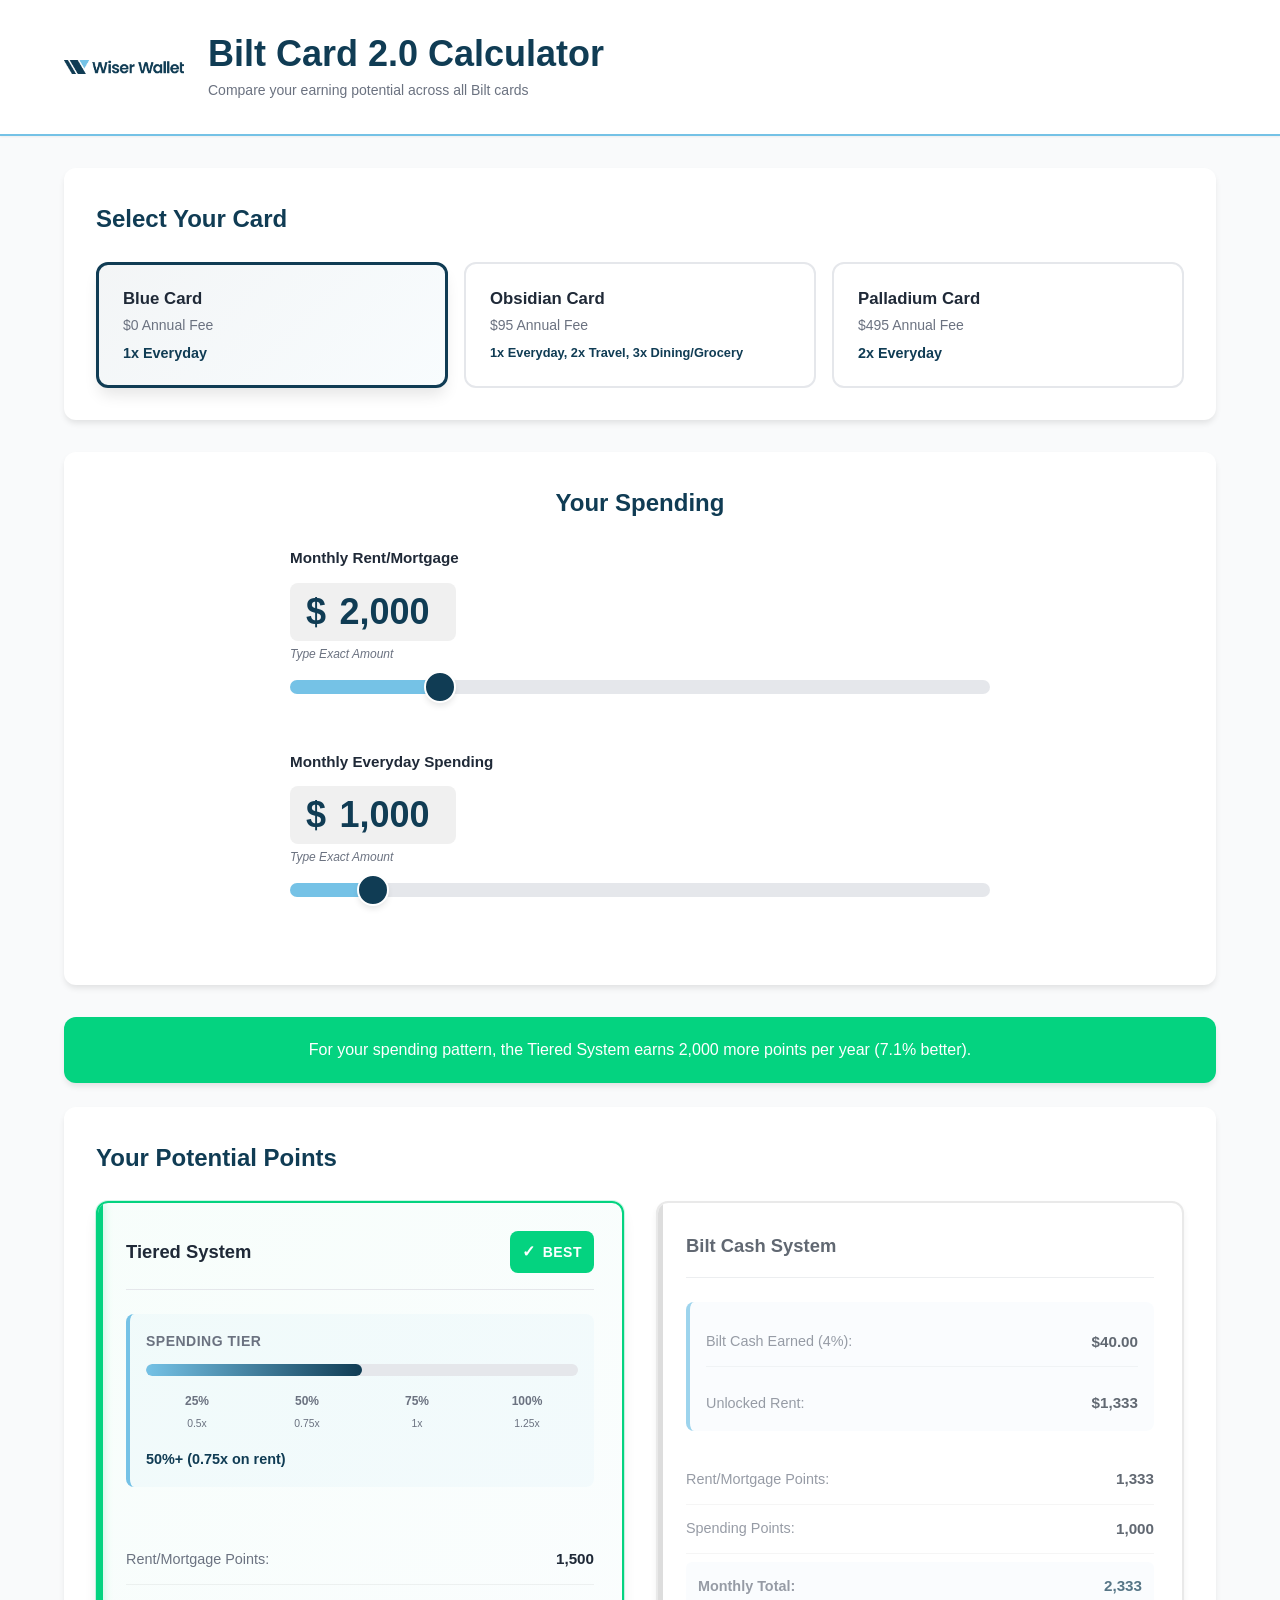
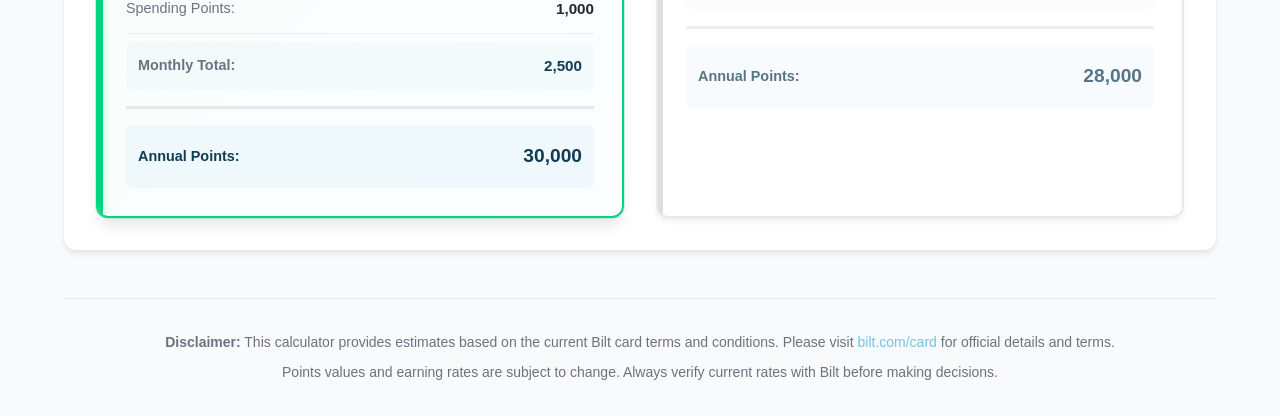
==== commit 63338de0: "Fix input UX: editable fields, decimal handling, large values, Obsidian label - Add gray background " ====
--- a/index.html
+++ b/index.html
@@ -59,18 +59,20 @@
         <label for="rent-slider">Monthly Rent/Mortgage</label>
         <div class="input-display">
           <span class="currency-prefix">$</span>
-          <input type="text" id="rent-value" class="value-input" value="2,000" inputmode="numeric" aria-label="Monthly rent or mortgage amount">
-        </div>
+          <input type="text" id="rent-value" class="value-input" value="2,000" inputmode="decimal" aria-label="Monthly rent or mortgage amount">
+        </div>
+        <p class="input-helper-text">Type Exact Amount</p>
         <input type="range" id="rent-slider" class="slider" min="0" max="10000" step="100" value="2000" aria-label="Monthly rent or mortgage payment">
       </div>
 
       <!-- Spending Input -->
       <div class="input-group">
-        <label for="spend-slider">Monthly Everyday Spending</label>
+        <label for="spend-slider" id="spend-label">Monthly Everyday Spending</label>
         <div class="input-display">
           <span class="currency-prefix">$</span>
-          <input type="text" id="spend-value" class="value-input" value="1,000" inputmode="numeric" aria-label="Monthly everyday spending amount">
-        </div>
+          <input type="text" id="spend-value" class="value-input" value="1,000" inputmode="decimal" aria-label="Monthly everyday spending amount">
+        </div>
+        <p class="input-helper-text">Type Exact Amount</p>
         <input type="range" id="spend-slider" class="slider" min="0" max="10000" step="100" value="1000" aria-label="Monthly everyday spending">
       </div>
 
@@ -83,9 +85,12 @@
         <div class="sub-input-group">
           <div class="sub-input-header">
             <span class="sub-label">3x Dining/Grocery</span>
-            <div class="input-display sub-display">
-              <span class="currency-prefix sub-prefix">$</span>
-              <input type="text" id="obsidian-dining-value" class="value-input sub-value" value="330" inputmode="numeric" aria-label="Dining and grocery spending amount">
+            <div class="sub-input-right">
+              <div class="input-display sub-display">
+                <span class="currency-prefix sub-prefix">$</span>
+                <input type="text" id="obsidian-dining-value" class="value-input sub-value" value="330" inputmode="decimal" aria-label="Dining and grocery spending amount">
+              </div>
+              <p class="input-helper-text">Type Exact Amount</p>
             </div>
           </div>
           <input type="range" id="obsidian-dining-slider" class="slider sub-slider" min="0" max="1000" step="10" value="330" aria-label="Dining and grocery spending">
@@ -95,9 +100,12 @@
         <div class="sub-input-group">
           <div class="sub-input-header">
             <span class="sub-label">2x Travel</span>
-            <div class="input-display sub-display">
-              <span class="currency-prefix sub-prefix">$</span>
-              <input type="text" id="obsidian-travel-value" class="value-input sub-value" value="330" inputmode="numeric" aria-label="Travel spending amount">
+            <div class="sub-input-right">
+              <div class="input-display sub-display">
+                <span class="currency-prefix sub-prefix">$</span>
+                <input type="text" id="obsidian-travel-value" class="value-input sub-value" value="330" inputmode="decimal" aria-label="Travel spending amount">
+              </div>
+              <p class="input-helper-text">Type Exact Amount</p>
             </div>
           </div>
           <input type="range" id="obsidian-travel-slider" class="slider sub-slider" min="0" max="1000" step="10" value="330" aria-label="Travel spending">
@@ -107,9 +115,11 @@
         <div class="sub-input-group auto-calculated">
           <div class="sub-input-header">
             <span class="sub-label">1x Everyday</span>
-            <div class="input-display sub-display">
-              <span class="currency-prefix sub-prefix">$</span>
-              <span id="obsidian-everyday-value" class="sub-value-readonly">340</span>
+            <div class="sub-input-right">
+              <div class="input-display sub-display">
+                <span class="currency-prefix sub-prefix">$</span>
+                <span id="obsidian-everyday-value" class="sub-value-readonly">340</span>
+              </div>
             </div>
           </div>
           <div class="auto-calc-bar">
--- a/assets/css/calculator.css
+++ b/assets/css/calculator.css
@@ -32,7 +32,29 @@
   display: flex;
   align-items: baseline;
   gap: 0.15rem;
+  margin-bottom: 0.25rem;
+  padding: 0.5rem 1rem;
+  background: #f0f0f0;
+  border-radius: 8px;
+  width: fit-content;
+}
+
+.input-helper-text {
+  font-size: 0.75rem;
+  color: var(--text-light);
+  font-style: italic;
+  margin-top: 0;
   margin-bottom: 0.75rem;
+}
+
+.sub-input-right {
+  display: flex;
+  flex-direction: column;
+  align-items: center;
+}
+
+.sub-input-right > .input-helper-text {
+  margin-bottom: 0;
 }
 
 .currency-prefix {
@@ -49,11 +71,11 @@
   border: none;
   background: transparent;
   font-family: inherit;
-  width: auto;
-  max-width: 180px;
+  width: 7rem;
   padding: 0;
   outline: none;
   line-height: 1;
+  text-align: center;
 }
 
 .value-input:focus {
@@ -245,6 +267,9 @@
 
 .sub-display {
   margin-bottom: 0;
+  padding: 0.35rem 0.75rem;
+  background: #f0f0f0;
+  border-radius: 8px;
 }
 
 .sub-prefix {
@@ -253,7 +278,8 @@
 
 .sub-value {
   font-size: 1.5rem;
-  max-width: 120px;
+  width: 4.8rem;
+  text-align: center;
 }
 
 .sub-value-readonly {
